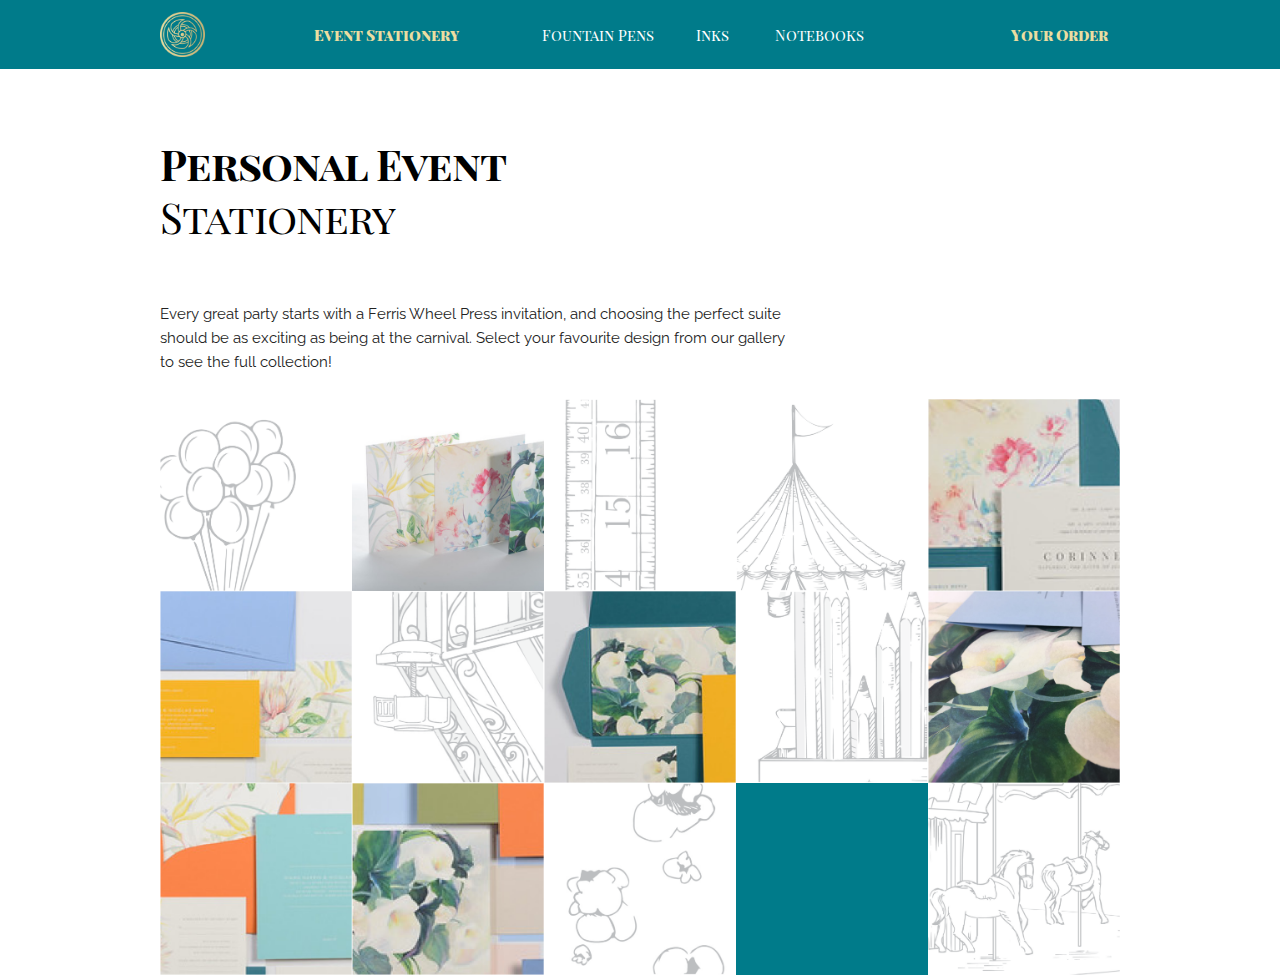
==== personal-event-stationery/index.html @ 9459813e "Added new style banners and refactored top and bottom rows to use nth/first/last" ====
<!DOCTYPE html>
<html lang="en">
<head>

  <!-- Basic Page Needs -->
  <meta charset="utf-8">
  <title>FWP 2017</title>
  <meta name="description" content="">
  <meta name="author" content="">

  <!-- Mobile Specific Metas -->
  <meta name="viewport" content="width=device-width, initial-scale=1">

  <!-- fonts -->
  <link href="//fonts.googleapis.com/css?family=Belleza|Raleway:400,300,600|Playfair+Display+SC" rel="stylesheet" type="text/css">

  <!-- CSS -->
  <link rel="stylesheet" href="/css/normalize.css">
  <link rel="stylesheet" href="/css/skeleton.css">
  <link rel="stylesheet" href="/css/common.css">
  <link rel="stylesheet" href="/css/pages/stationery-grid.css">

  <!-- Favicon -->
  <link rel="icon" type="image/png" href="/images/favicon.png">

</head>
<body>

  <!-- Navbar -->
  <div class="nav">
    <div class="container">
      <div class="row">
        <div class="two columns">
          <a href="/">
            <div class="logo">
              <img src="/images/logo-spinner.png">
            </div>
          </a>
        </div>
        <div class="three columns active">
          <a href="/personal-event-stationery">Event Stationery</a>
        </div>
        <div class="two columns">
          <a href="/stationery-products/fountain-pens">Fountain Pens</a>
        </div>
        <div class="one column">
          <a href="/stationery-products/inks">Inks</a>
        </div>
        <div class="two columns">
          <a href="/stationery-products/notebooks">Notebooks</a>
        </div>
        <div class="active three columns">
          Your Order
        </div>
      </div>
    </div>
  </div>

  <!-- Primary Page Layout -->
  <div class="hero section">
    <div class="container">
      <div class="top row">
        <div class="five columns title">
          <h2><b>Personal Event</b> Stationery</h2>
        </div>
      </div>
      <div class="row">
        <div class="eight columns">
          <p>Every great party starts with a Ferris Wheel Press invitation, and choosing the perfect suite should be as exciting as being at the carnival. Select your favourite design from our gallery to see the full collection!</p>
        </div>
      </div>
      <div class="row">
        <div class="two columns square" style="background-image: url('/images/pages/grids/stationery/0.png')">
        </div>
        <a href="painterly-petals-collection">
          <div class="two columns square" style="background-image: url('/images/pages/grids/stationery/c0.png')">
          </div>
        </a>
        <div class="two columns square" style="background-image: url('/images/pages/grids/stationery/1.png')">
        </div>
        <div class="two columns square" style="background-image: url('/images/pages/grids/stationery/2.png')">
        </div>
        <div class="two columns square" style="background-image: url('/images/pages/grids/stationery/c1.png')">
        </div>
      </div>
      <div class="row">
        <div class="two columns square" style="background-image: url('/images/pages/grids/stationery/c2.png')">
        </div>
        <div class="two columns square" style="background-image: url('/images/pages/grids/stationery/3.png')">
        </div>
        <div class="two columns square" style="background-image: url('/images/pages/grids/stationery/c3.png')">
        </div>
        <div class="two columns square" style="background-image: url('/images/pages/grids/stationery/4.png')">
        </div>
        <div class="two columns square" style="background-image: url('/images/pages/grids/stationery/c4.png')">
        </div>
      </div>
      <div class="row">
        <div class="two columns square" style="background-image: url('/images/pages/grids/stationery/c5.png')">
        </div>
        <div class="two columns square" style="background-image: url('/images/pages/grids/stationery/c6.png')">
        </div>
        <div class="two columns square" style="background-image: url('/images/pages/grids/stationery/5.png')">
        </div>
        <div class="two columns square" style="background-image: url('/images/pages/grids/stationery/c7.png')">
        </div>
        <div class="two columns square" style="background-image: url('/images/pages/grids/stationery/6.png')">
        </div>
      </div>
    </div>
  </div>

</body>
</html>
---- css/skeleton.css ----
/*
* Skeleton V2.0.4
* Copyright 2014, Dave Gamache
* www.getskeleton.com
* Free to use under the MIT license.
* http://www.opensource.org/licenses/mit-license.php
* 12/29/2014
*/


/* Table of contents
––––––––––––––––––––––––––––––––––––––––––––––––––
- Grid
- Base Styles
- Typography
- Links
- Buttons
- Forms
- Lists
- Code
- Tables
- Spacing
- Utilities
- Clearing
- Media Queries
*/


/* Grid
–––––––––––––––––––––––––––––––––––––––––––––––––– */
.container {
  position: relative;
  width: 100%;
  max-width: 960px;
  margin: 0 auto;
  padding: 0 20px;
  box-sizing: border-box; }
.column,
.columns {
  width: 100%;
  float: left;
  box-sizing: border-box; }

/* For devices larger than 400px */
@media (min-width: 400px) {
  .container {
    width: 85%;
    padding: 0; }
}

/* For devices larger than 550px */
@media (min-width: 550px) {
  .container {
    width: 80%; }
  .column,
  .columns {
    margin-left: 4%; }
  .column:first-child,
  .columns:first-child {
    margin-left: 0; }

  .one.column,
  .one.columns                    { width: 4.66666666667%; }
  .two.columns                    { width: 13.3333333333%; }
  .three.columns                  { width: 22%;            }
  .four.columns                   { width: 30.6666666667%; }
  .five.columns                   { width: 39.3333333333%; }
  .six.columns                    { width: 48%;            }
  .seven.columns                  { width: 56.6666666667%; }
  .eight.columns                  { width: 65.3333333333%; }
  .nine.columns                   { width: 74.0%;          }
  .ten.columns                    { width: 82.6666666667%; }
  .eleven.columns                 { width: 91.3333333333%; }
  .twelve.columns                 { width: 100%; margin-left: 0; }

  .one-third.column               { width: 30.6666666667%; }
  .two-thirds.column              { width: 65.3333333333%; }

  .one-half.column                { width: 48%; }

  /* Offsets */
  .offset-by-one.column,
  .offset-by-one.columns          { margin-left: 8.66666666667%; }
  .offset-by-two.column,
  .offset-by-two.columns          { margin-left: 17.3333333333%; }
  .offset-by-three.column,
  .offset-by-three.columns        { margin-left: 26%;            }
  .offset-by-four.column,
  .offset-by-four.columns         { margin-left: 34.6666666667%; }
  .offset-by-five.column,
  .offset-by-five.columns         { margin-left: 43.3333333333%; }
  .offset-by-six.column,
  .offset-by-six.columns          { margin-left: 52%;            }
  .offset-by-seven.column,
  .offset-by-seven.columns        { margin-left: 60.6666666667%; }
  .offset-by-eight.column,
  .offset-by-eight.columns        { margin-left: 69.3333333333%; }
  .offset-by-nine.column,
  .offset-by-nine.columns         { margin-left: 78.0%;          }
  .offset-by-ten.column,
  .offset-by-ten.columns          { margin-left: 86.6666666667%; }
  .offset-by-eleven.column,
  .offset-by-eleven.columns       { margin-left: 95.3333333333%; }

  .offset-by-one-third.column,
  .offset-by-one-third.columns    { margin-left: 34.6666666667%; }
  .offset-by-two-thirds.column,
  .offset-by-two-thirds.columns   { margin-left: 69.3333333333%; }

  .offset-by-one-half.column,
  .offset-by-one-half.columns     { margin-left: 52%; }

}


/* Base Styles
–––––––––––––––––––––––––––––––––––––––––––––––––– */
/* NOTE
html is set to 62.5% so that all the REM measurements throughout Skeleton
are based on 10px sizing. So basically 1.5rem = 15px :) */
html {
  font-size: 62.5%; }
body {
  font-size: 1.5em; /* currently ems cause chrome bug misinterpreting rems on body element */
  line-height: 1.6;
  font-weight: 400;
  font-family: "Raleway", "HelveticaNeue", "Helvetica Neue", Helvetica, Arial, sans-serif;
  color: #222; }


/* Typography
–––––––––––––––––––––––––––––––––––––––––––––––––– */
h1, h2, h3, h4, h5, h6 {
  margin-top: 0;
  margin-bottom: 2rem;
  font-weight: 300; }
h1 { font-size: 4.0rem; line-height: 1.2;  letter-spacing: -.1rem;}
h2 { font-size: 3.6rem; line-height: 1.25; letter-spacing: -.1rem; }
h3 { font-size: 3.0rem; line-height: 1.3;  letter-spacing: -.1rem; }
h4 { font-size: 2.4rem; line-height: 1.35; letter-spacing: -.08rem; }
h5 { font-size: 1.8rem; line-height: 1.5;  letter-spacing: -.05rem; }
h6 { font-size: 1.5rem; line-height: 1.6;  letter-spacing: 0; }

/* Larger than phablet */
@media (min-width: 550px) {
  h1 { font-size: 5.0rem; }
  h2 { font-size: 4.2rem; }
  h3 { font-size: 3.6rem; }
  h4 { font-size: 3.0rem; }
  h5 { font-size: 2.4rem; }
  h6 { font-size: 1.5rem; }
}

p {
  margin-top: 0; }


/* Links
–––––––––––––––––––––––––––––––––––––––––––––––––– */
a {
  color: #1EAEDB; }
a:hover {
  color: #0FA0CE; }


/* Buttons
–––––––––––––––––––––––––––––––––––––––––––––––––– */
.button,
button,
input[type="submit"],
input[type="reset"],
input[type="button"] {
  display: inline-block;
  height: 38px;
  padding: 0 30px;
  color: #555;
  text-align: center;
  font-size: 11px;
  font-weight: 600;
  line-height: 38px;
  letter-spacing: .1rem;
  text-transform: uppercase;
  text-decoration: none;
  white-space: nowrap;
  background-color: transparent;
  border-radius: 4px;
  border: 1px solid #bbb;
  cursor: pointer;
  box-sizing: border-box; }
.button:hover,
button:hover,
input[type="submit"]:hover,
input[type="reset"]:hover,
input[type="button"]:hover,
.button:focus,
button:focus,
input[type="submit"]:focus,
input[type="reset"]:focus,
input[type="button"]:focus {
  color: #333;
  border-color: #888;
  outline: 0; }
.button.button-primary,
button.button-primary,
input[type="submit"].button-primary,
input[type="reset"].button-primary,
input[type="button"].button-primary {
  color: #FFF;
  background-color: #33C3F0;
  border-color: #33C3F0; }
.button.button-primary:hover,
button.button-primary:hover,
input[type="submit"].button-primary:hover,
input[type="reset"].button-primary:hover,
input[type="button"].button-primary:hover,
.button.button-primary:focus,
button.button-primary:focus,
input[type="submit"].button-primary:focus,
input[type="reset"].button-primary:focus,
input[type="button"].button-primary:focus {
  color: #FFF;
  background-color: #1EAEDB;
  border-color: #1EAEDB; }


/* Forms
–––––––––––––––––––––––––––––––––––––––––––––––––– */
input[type="email"],
input[type="number"],
input[type="search"],
input[type="text"],
input[type="tel"],
input[type="url"],
input[type="password"],
textarea,
select {
  height: 38px;
  padding: 6px 10px; /* The 6px vertically centers text on FF, ignored by Webkit */
  background-color: #fff;
  border: 1px solid #D1D1D1;
  border-radius: 4px;
  box-shadow: none;
  box-sizing: border-box; }
/* Removes awkward default styles on some inputs for iOS */
input[type="email"],
input[type="number"],
input[type="search"],
input[type="text"],
input[type="tel"],
input[type="url"],
input[type="password"],
textarea {
  -webkit-appearance: none;
     -moz-appearance: none;
          appearance: none; }
textarea {
  min-height: 65px;
  padding-top: 6px;
  padding-bottom: 6px; }
input[type="email"]:focus,
input[type="number"]:focus,
input[type="search"]:focus,
input[type="text"]:focus,
input[type="tel"]:focus,
input[type="url"]:focus,
input[type="password"]:focus,
textarea:focus,
select:focus {
  border: 1px solid #33C3F0;
  outline: 0; }
label,
legend {
  display: block;
  margin-bottom: .5rem;
  font-weight: 600; }
fieldset {
  padding: 0;
  border-width: 0; }
input[type="checkbox"],
input[type="radio"] {
  display: inline; }
label > .label-body {
  display: inline-block;
  margin-left: .5rem;
  font-weight: normal; }


/* Lists
–––––––––––––––––––––––––––––––––––––––––––––––––– */
ul {
  list-style: circle inside; }
ol {
  list-style: decimal inside; }
ol, ul {
  padding-left: 0;
  margin-top: 0; }
ul ul,
ul ol,
ol ol,
ol ul {
  margin: 1.5rem 0 1.5rem 3rem;
  font-size: 90%; }
li {
  margin-bottom: 1rem; }


/* Code
–––––––––––––––––––––––––––––––––––––––––––––––––– */
code {
  padding: .2rem .5rem;
  margin: 0 .2rem;
  font-size: 90%;
  white-space: nowrap;
  background: #F1F1F1;
  border: 1px solid #E1E1E1;
  border-radius: 4px; }
pre > code {
  display: block;
  padding: 1rem 1.5rem;
  white-space: pre; }


/* Tables
–––––––––––––––––––––––––––––––––––––––––––––––––– */
th,
td {
  padding: 12px 15px;
  text-align: left;
  border-bottom: 1px solid #E1E1E1; }
th:first-child,
td:first-child {
  padding-left: 0; }
th:last-child,
td:last-child {
  padding-right: 0; }


/* Spacing
–––––––––––––––––––––––––––––––––––––––––––––––––– */
button,
.button {
  margin-bottom: 1rem; }
input,
textarea,
select,
fieldset {
  margin-bottom: 1.5rem; }
pre,
blockquote,
dl,
figure,
table,
p,
ul,
ol,
form {
  margin-bottom: 2.5rem; }


/* Utilities
–––––––––––––––––––––––––––––––––––––––––––––––––– */
.u-full-width {
  width: 100%;
  box-sizing: border-box; }
.u-max-full-width {
  max-width: 100%;
  box-sizing: border-box; }
.u-pull-right {
  float: right; }
.u-pull-left {
  float: left; }


/* Misc
–––––––––––––––––––––––––––––––––––––––––––––––––– */
hr {
  margin-top: 3rem;
  margin-bottom: 3.5rem;
  border-width: 0;
  border-top: 1px solid #E1E1E1; }


/* Clearing
–––––––––––––––––––––––––––––––––––––––––––––––––– */

/* Self Clearing Goodness */
.container:after,
.row:after,
.u-cf {
  content: "";
  display: table;
  clear: both; }


/* Media Queries
–––––––––––––––––––––––––––––––––––––––––––––––––– */
/*
Note: The best way to structure the use of media queries is to create the queries
near the relevant code. For example, if you wanted to change the styles for buttons
on small devices, paste the mobile query code up in the buttons section and style it
there.
*/


/* Larger than mobile */
@media (min-width: 400px) {}

/* Larger than phablet (also point when grid becomes active) */
@media (min-width: 550px) {}

/* Larger than tablet */
@media (min-width: 750px) {}

/* Larger than desktop */
@media (min-width: 1000px) {}

/* Larger than Desktop HD */
@media (min-width: 1200px) {}
---- css/common.css ----
/* Global
–––––––––––––––––––––––––––––––––––––––––––––––––– */
body {
  overflow-x: hidden;
}

/* Navbar
–––––––––––––––––––––––––––––––––––––––––––––––––– */
.nav {
  width: 100vw;
  padding: 1.2rem 0;
  background-color: #007B8A;
  z-index: 100;
  font-family: "Playfair Display SC", serif;
}
.nav,
.nav a {
  color: #FFF;
  font-family: "Playfair Display SC", serif;
  text-decoration: none;
}

.nav .row .columns:last-child,
.nav .row .column:last-child {
  margin-top: 2rem;
  padding-right: 1.2rem;
}
.nav .row .columns.active,
.nav .row .columns.active a,
.nav .row .column.active a,
.nav a:hover {
  color: #EBDDA1;
  font-weight: 900;
}
@media (min-width: 550px) {
  .nav .row {
    display: flex;
    align-items: center;
  }
  .nav .row .columns:last-child,
  .nav .row .column:last-child {
    margin-top: 0;
    text-align: right;
  }
}

.logo {
  width: 45px;
  height: 45px;
  margin-bottom: 2rem;
  background-image: url('/images/logo-frame.png');
  background-size: cover;
}

.logo img {
  margin: 7.35px;
  width: 30px;
  height: 30px;
  -webkit-transition: -webkit-transform .8s ease-out;
          transition:         transform .8s ease-out;
}
.logo img:hover {
  -webkit-transform: rotate(360deg);
          transform: rotate(360deg);
}
@media (min-width: 550px) {
  .logo {
    margin-bottom: 0;
  }
}

/* Sections
–––––––––––––––––––––––––––––––––––––––––––––––––– */
.section {
  height: 600px;
  padding: 4rem 0;
  background-repeat: no-repeat;
}
.section h1,
.section h2,
.section h3,
.section h4 {
  font-family: "Playfair Display SC", serif;
}
.section .title {
  color: #c8b475;
}
.hero.section {
  height: 400px;
}
.hero.section .title {
  color: #000;
}
.section .banner {
  font-size: 3rem;
  margin: 0 0 2rem 2rem;
}

@media (min-width: 550px) {
  .section {
    position: relative;
    height: 700px;
  }
  .hero.section {
    height: 80vh;
  }
  div:not(.nav) .container .row:first-child {
    display: flex;
    align-items: center;
    margin-bottom: 3rem;
    margin-top: 20px;
  }
  .container .row:first-child .title {
    padding: 1vh 0;
    border-bottom: 1px solid #c8b475;
    border-top: 1px solid #c8b475;
  }
  .hero.section .container .row:first-child .title {
    border-width: 0;
  }
  .container .row:first-child .title h3 {
    margin-bottom: 1.5rem;
    margin-top: 0.5rem;
  }
  .container .row:first-child p:last-child {
    margin-bottom: 0;
  }
  .section .banner {
    position: absolute;
    left: -5%;
    top: 5%;
    padding: 0 30px 0 19%;
    background-color: rgba(255, 255, 255, 0.9);
    background-clip: padding-box;
    border: 30px solid black;
    border-image: url('/images/pages/products/gold-border.svg') 30% 14% stretch;
  }
  .section .banner.transparent {
    border-image-source: url('/images/pages/products/gold-border-transparent.svg');
    background-color: rgba(255, 255, 255, 0);
  }
}

/* Utilities
–––––––––––––––––––––––––––––––––––––––––––––––––– */
.u-center-text {
  text-align: center;
}
.u-right-text {
  text-align: right;
}
.dot-row {
  display: flex;
  align-items: center;
  margin-bottom: 1rem;
}
.dot {
  width: 1rem;
  height: 1rem;
  margin-right: 1rem;
  border-radius: 0.5rem;
  background-color: #000;
}

@media (min-width: 550px) {
  .dot-row {
    margin-bottom: 0;
  }
}

/* Font Styles
–––––––––––––––––––––––––––––––––––––––––––––––––– */
.uppercased {
  text-transform: uppercase;
}
.option-item {
  font-family: "Belleza", sans-serif;
  font-size: 1.5rem;
  letter-spacing: 0.1rem;
}
.accented {
  color: #c8b475;
}
.clickable {
  cursor: pointer;
}

/* Misc
–––––––––––––––––––––––––––––––––––––––––––––––––– */
.debug {
  background-color: red;
}
---- css/pages/stationery-grid.css ----
/* Elements
–––––––––––––––––––––––––––––––––––––––––––––––––– */
.square {
  margin-left: 0;
  width: 50% !important;
  height: 0;
  padding-bottom: 50%;
  background-color: #007B8A;
  background-size: cover;
}
@media (min-width: 550px) {
  .square {
    width: 20% !important;
    padding-bottom: 20%;
  }
}
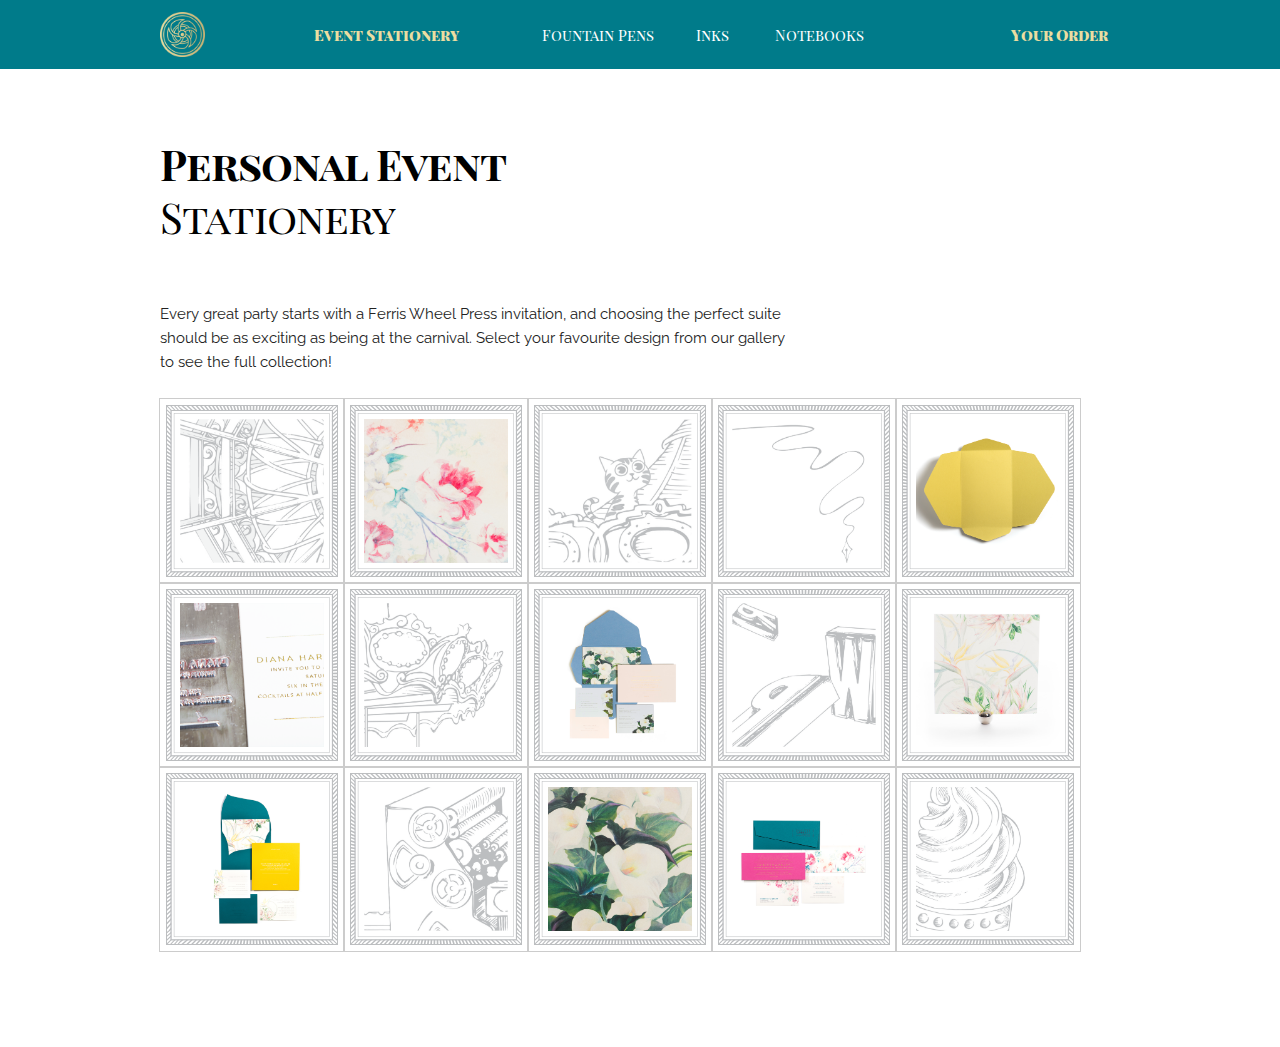
==== commit 1ac4b304: "Completed stationery grid with border overlay" ====
--- a/personal-event-stationery/index.html
+++ b/personal-event-stationery/index.html
@@ -59,7 +59,7 @@
   <!-- Primary Page Layout -->
   <div class="hero section">
     <div class="container">
-      <div class="top row">
+      <div class="row">
         <div class="five columns title">
           <h2><b>Personal Event</b> Stationery</h2>
         </div>
@@ -70,41 +70,41 @@
         </div>
       </div>
       <div class="row">
-        <div class="two columns square" style="background-image: url('/images/pages/grids/stationery/0.png')">
+        <div class="two columns square" style="background-image: url('/images/pages/grids/event-stationery/ES1.png')">
         </div>
         <a href="painterly-petals-collection">
-          <div class="two columns square" style="background-image: url('/images/pages/grids/stationery/c0.png')">
+          <div class="two columns square" style="background-image: url('/images/pages/grids/event-stationery/ES2.png')">
           </div>
         </a>
-        <div class="two columns square" style="background-image: url('/images/pages/grids/stationery/1.png')">
+        <div class="two columns square" style="background-image: url('/images/pages/grids/event-stationery/ES3.png')">
         </div>
-        <div class="two columns square" style="background-image: url('/images/pages/grids/stationery/2.png')">
+        <div class="two columns square" style="background-image: url('/images/pages/grids/event-stationery/ES4.png')">
         </div>
-        <div class="two columns square" style="background-image: url('/images/pages/grids/stationery/c1.png')">
+        <div class="two columns square" style="background-image: url('/images/pages/grids/event-stationery/ES5.png')">
         </div>
       </div>
       <div class="row">
-        <div class="two columns square" style="background-image: url('/images/pages/grids/stationery/c2.png')">
+        <div class="two columns square" style="background-image: url('/images/pages/grids/event-stationery/ES6.png')">
         </div>
-        <div class="two columns square" style="background-image: url('/images/pages/grids/stationery/3.png')">
+        <div class="two columns square" style="background-image: url('/images/pages/grids/event-stationery/ES7.png')">
         </div>
-        <div class="two columns square" style="background-image: url('/images/pages/grids/stationery/c3.png')">
+        <div class="two columns square" style="background-image: url('/images/pages/grids/event-stationery/ES8.png')">
         </div>
-        <div class="two columns square" style="background-image: url('/images/pages/grids/stationery/4.png')">
+        <div class="two columns square" style="background-image: url('/images/pages/grids/event-stationery/ES9.png')">
         </div>
-        <div class="two columns square" style="background-image: url('/images/pages/grids/stationery/c4.png')">
+        <div class="two columns square" style="background-image: url('/images/pages/grids/event-stationery/ES10.png')">
         </div>
       </div>
       <div class="row">
-        <div class="two columns square" style="background-image: url('/images/pages/grids/stationery/c5.png')">
+        <div class="two columns square" style="background-image: url('/images/pages/grids/event-stationery/ES11.png')">
         </div>
-        <div class="two columns square" style="background-image: url('/images/pages/grids/stationery/c6.png')">
+        <div class="two columns square" style="background-image: url('/images/pages/grids/event-stationery/ES12.png')">
         </div>
-        <div class="two columns square" style="background-image: url('/images/pages/grids/stationery/5.png')">
+        <div class="two columns square" style="background-image: url('/images/pages/grids/event-stationery/ES13.png')">
         </div>
-        <div class="two columns square" style="background-image: url('/images/pages/grids/stationery/c7.png')">
+        <div class="two columns square" style="background-image: url('/images/pages/grids/event-stationery/ES14.png')">
         </div>
-        <div class="two columns square" style="background-image: url('/images/pages/grids/stationery/6.png')">
+        <div class="two columns square" style="background-image: url('/images/pages/grids/event-stationery/ES15.png')">
         </div>
       </div>
     </div>
--- a/css/common.css
+++ b/css/common.css
@@ -127,7 +127,7 @@
   }
   .section .banner {
     position: absolute;
-    left: -5%;
+    left: -6%;
     top: 5%;
     padding: 0 30px 0 19%;
     background-color: rgba(255, 255, 255, 0.9);
--- a/css/pages/stationery-grid.css
+++ b/css/pages/stationery-grid.css
@@ -5,12 +5,20 @@
   width: 50% !important;
   height: 0;
   padding-bottom: 50%;
-  background-color: #007B8A;
   background-size: cover;
+  background-clip: padding-box;
+  box-sizing: content-box;
+  border: 20px solid rgba(255, 255, 255, 0);
+  border-image: url('/images/grid-frame.svg') 15% 15% stretch;
+  outline: 1px #CCC solid;
 }
 @media (min-width: 550px) {
   .square {
-    width: 20% !important;
-    padding-bottom: 20%;
+    width: 15% !important;
+    padding-bottom: 15%;
   }
 }
+
+.hero.section .container .row:last-child {
+  margin-bottom: 10%;
+}
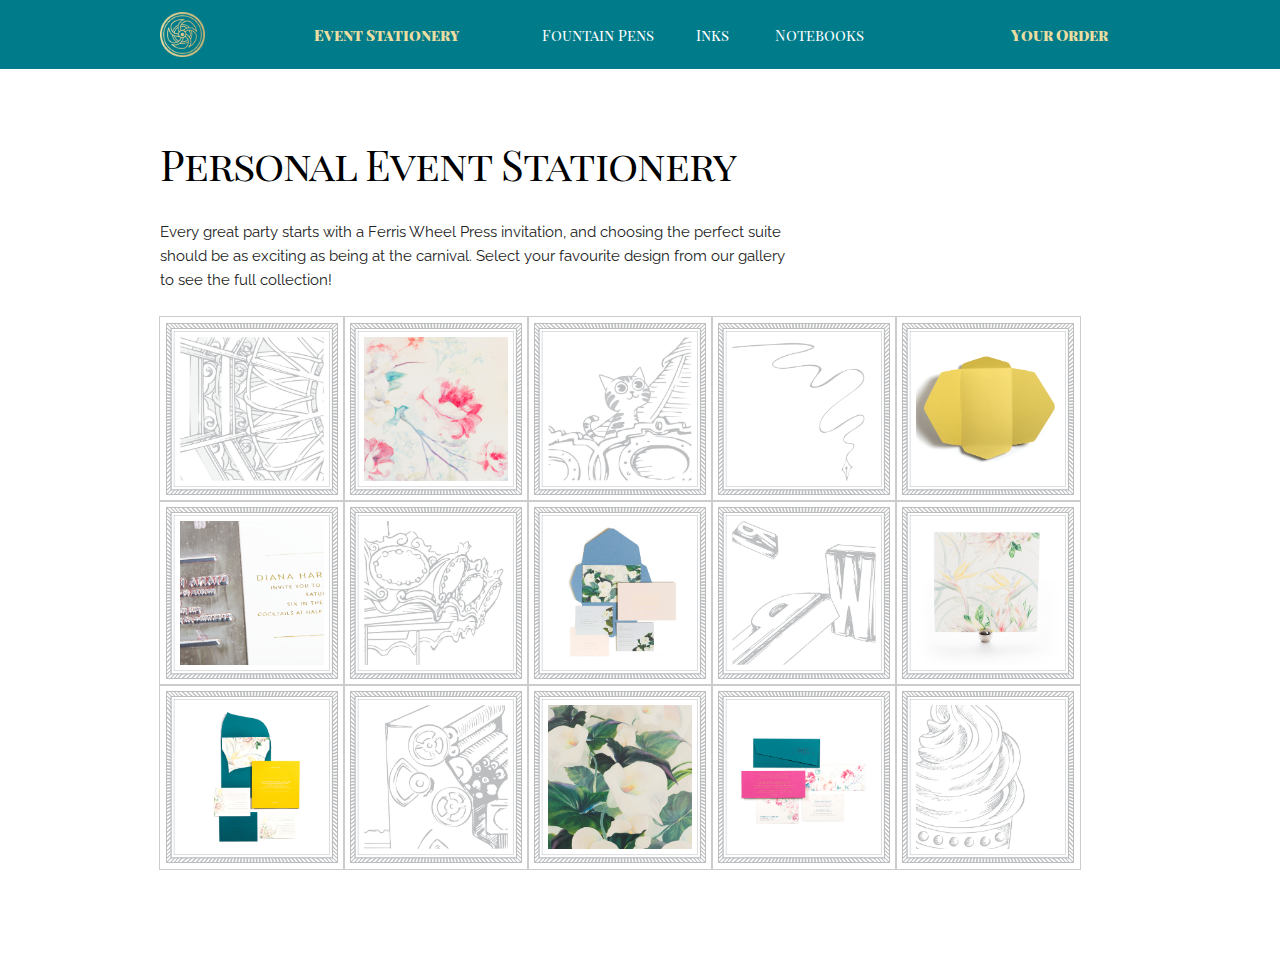
==== commit 73fbcc98: "Hiding extra square on mobile, copy changes, and margins" ====
--- a/personal-event-stationery/index.html
+++ b/personal-event-stationery/index.html
@@ -60,8 +60,8 @@
   <div class="hero section">
     <div class="container">
       <div class="row">
-        <div class="five columns title">
-          <h2><b>Personal Event</b> Stationery</h2>
+        <div class="twelve columns title">
+          <h2>Personal Event Stationery</h2>
         </div>
       </div>
       <div class="row">
@@ -70,7 +70,7 @@
         </div>
       </div>
       <div class="row">
-        <div class="two columns square" style="background-image: url('/images/pages/grids/event-stationery/ES1.png')">
+        <div class="two columns square mobile-hidden" style="background-image: url('/images/pages/grids/event-stationery/ES1.png')">
         </div>
         <a href="painterly-petals-collection">
           <div class="two columns square" style="background-image: url('/images/pages/grids/event-stationery/ES2.png')">
@@ -80,30 +80,40 @@
         </div>
         <div class="two columns square" style="background-image: url('/images/pages/grids/event-stationery/ES4.png')">
         </div>
-        <div class="two columns square" style="background-image: url('/images/pages/grids/event-stationery/ES5.png')">
-        </div>
-      </div>
-      <div class="row">
-        <div class="two columns square" style="background-image: url('/images/pages/grids/event-stationery/ES6.png')">
-        </div>
+        <a href="painterly-petals-collection#shapes">
+          <div class="two columns square" style="background-image: url('/images/pages/grids/event-stationery/ES5.png')">
+          </div>
+        </a>
+        <a href="painterly-petals-collection#printing">
+          <div class="two columns square" style="background-image: url('/images/pages/grids/event-stationery/ES6.png')">
+          </div>
+        </a>
         <div class="two columns square" style="background-image: url('/images/pages/grids/event-stationery/ES7.png')">
         </div>
-        <div class="two columns square" style="background-image: url('/images/pages/grids/event-stationery/ES8.png')">
-        </div>
+        <a href="painterly-petals-collection#designs">
+          <div class="two columns square" style="background-image: url('/images/pages/grids/event-stationery/ES8.png')">
+          </div>
+        </a>
         <div class="two columns square" style="background-image: url('/images/pages/grids/event-stationery/ES9.png')">
         </div>
-        <div class="two columns square" style="background-image: url('/images/pages/grids/event-stationery/ES10.png')">
-        </div>
-      </div>
-      <div class="row">
-        <div class="two columns square" style="background-image: url('/images/pages/grids/event-stationery/ES11.png')">
-        </div>
+        <a href="painterly-petals-collection#prix-fixe">
+          <div class="two columns square" style="background-image: url('/images/pages/grids/event-stationery/ES10.png')">
+          </div>
+        </a>
+        <a href="painterly-petals-collection#hand">
+          <div class="two columns square" style="background-image: url('/images/pages/grids/event-stationery/ES11.png')">
+          </div>
+        </a>
         <div class="two columns square" style="background-image: url('/images/pages/grids/event-stationery/ES12.png')">
         </div>
-        <div class="two columns square" style="background-image: url('/images/pages/grids/event-stationery/ES13.png')">
-        </div>
-        <div class="two columns square" style="background-image: url('/images/pages/grids/event-stationery/ES14.png')">
-        </div>
+        <a href="painterly-petals-collection">
+          <div class="two columns square" style="background-image: url('/images/pages/grids/event-stationery/ES13.png')">
+          </div>
+        </a>
+        <a href="painterly-petals-collection#colours">
+          <div class="two columns square" style="background-image: url('/images/pages/grids/event-stationery/ES14.png')">
+          </div>
+        </a>
         <div class="two columns square" style="background-image: url('/images/pages/grids/event-stationery/ES15.png')">
         </div>
       </div>
--- a/css/common.css
+++ b/css/common.css
@@ -168,6 +168,16 @@
   }
 }
 
+.action {
+  display: inline;
+  font-size: 1.1rem !important;
+  padding: 12px 50px;
+  background-image: url('/images/button.svg');
+  background-repeat: no-repeat;
+  background-size: 100% 100%;
+  background-position: 50% 50%;
+}
+
 /* Font Styles
 –––––––––––––––––––––––––––––––––––––––––––––––––– */
 .uppercased {
--- a/css/pages/stationery-grid.css
+++ b/css/pages/stationery-grid.css
@@ -1,14 +1,14 @@
-/* Elements
-–––––––––––––––––––––––––––––––––––––––––––––––––– */
+
+/* Elements */
 .square {
   margin-left: 0;
-  width: 50% !important;
+  width: 37% !important;
   height: 0;
-  padding-bottom: 50%;
+  padding-bottom: 37%;
   background-size: cover;
   background-clip: padding-box;
   box-sizing: content-box;
-  border: 20px solid rgba(255, 255, 255, 0);
+  border: 20px solid;
   border-image: url('/images/grid-frame.svg') 15% 15% stretch;
   outline: 1px #CCC solid;
 }
@@ -17,8 +17,21 @@
     width: 15% !important;
     padding-bottom: 15%;
   }
+
+  .mobile-hidden {
+    display: block !important;
+  }
+}
+
+.hero.section .container .row:first-child {
+  margin-bottom: 0;
 }
 
 .hero.section .container .row:last-child {
   margin-bottom: 10%;
 }
+
+/* Hide last placeholder square on mobile */
+.mobile-hidden {
+  display: none;
+}
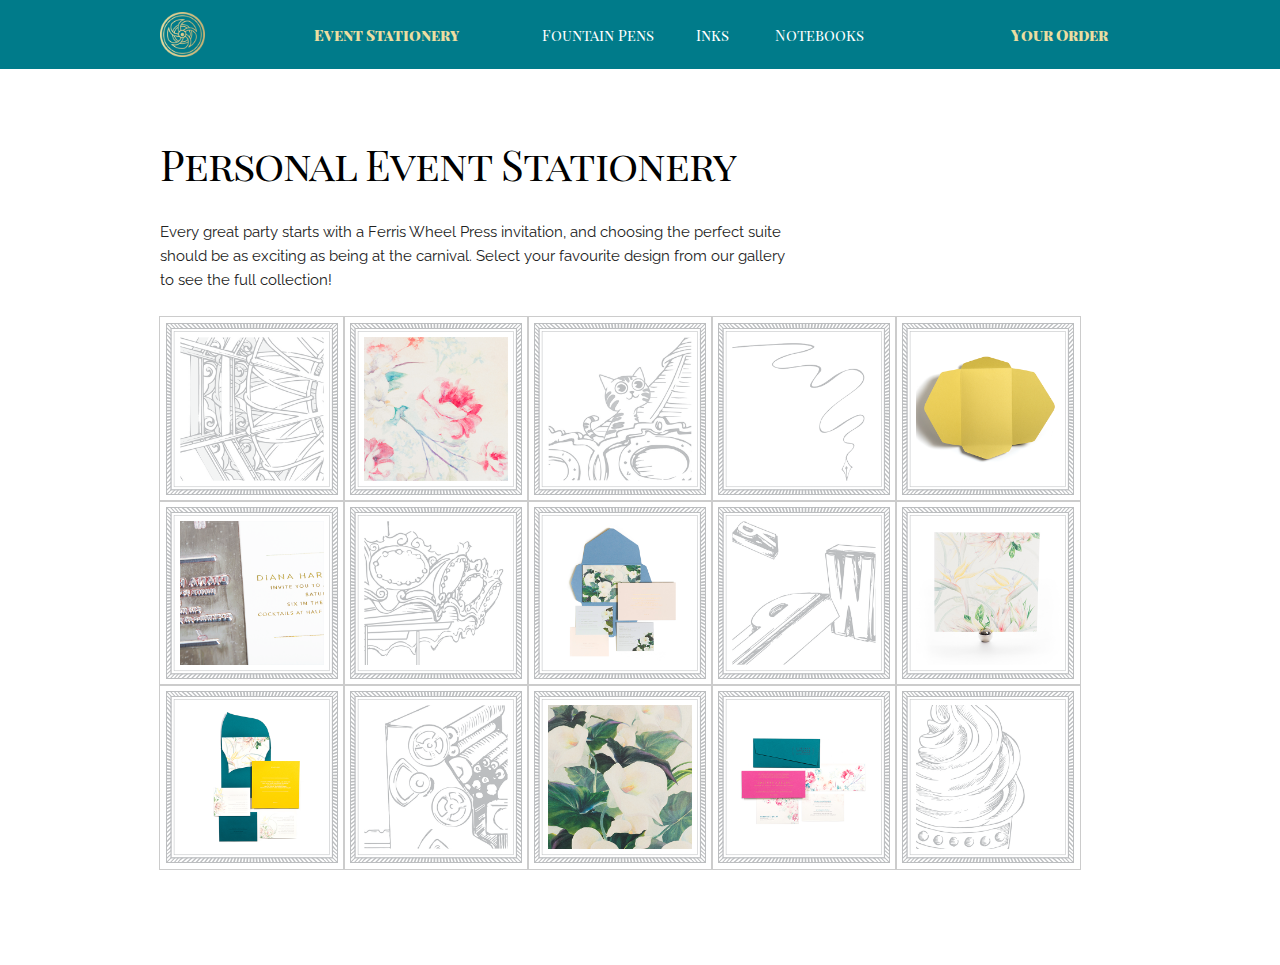
==== commit 46606845: "Updated header info" ====
--- a/personal-event-stationery/index.html
+++ b/personal-event-stationery/index.html
@@ -4,9 +4,9 @@
 
   <!-- Basic Page Needs -->
   <meta charset="utf-8">
-  <title>FWP 2017</title>
-  <meta name="description" content="">
-  <meta name="author" content="">
+  <title>Ferris Wheel Press - The Makers of Iconic Stationery©</title>
+  <meta name="description" content="A heritage stationery company specializing in event stationery and lifestyle products.">
+  <meta name="author" content="Ferris Wheel Press">
 
   <!-- Mobile Specific Metas -->
   <meta name="viewport" content="width=device-width, initial-scale=1">
@@ -50,7 +50,7 @@
           <a href="/stationery-products/notebooks">Notebooks</a>
         </div>
         <div class="active three columns">
-          Your Order
+          <a href="https://shop.ferriswheelpress.com/cart">Your Order</a>
         </div>
       </div>
     </div>
--- a/css/common.css
+++ b/css/common.css
@@ -178,6 +178,14 @@
   background-position: 50% 50%;
 }
 
+.dropdown {
+  padding-right: 20px;
+  background-image: url('/images/arrow.svg');
+  background-repeat: no-repeat;
+  background-size: 10px;
+  background-position: 100% 50%;
+}
+
 /* Font Styles
 –––––––––––––––––––––––––––––––––––––––––––––––––– */
 .uppercased {
@@ -194,6 +202,9 @@
 .clickable {
   cursor: pointer;
 }
+a {
+  text-decoration: none !important;
+}
 
 /* Misc
 –––––––––––––––––––––––––––––––––––––––––––––––––– */
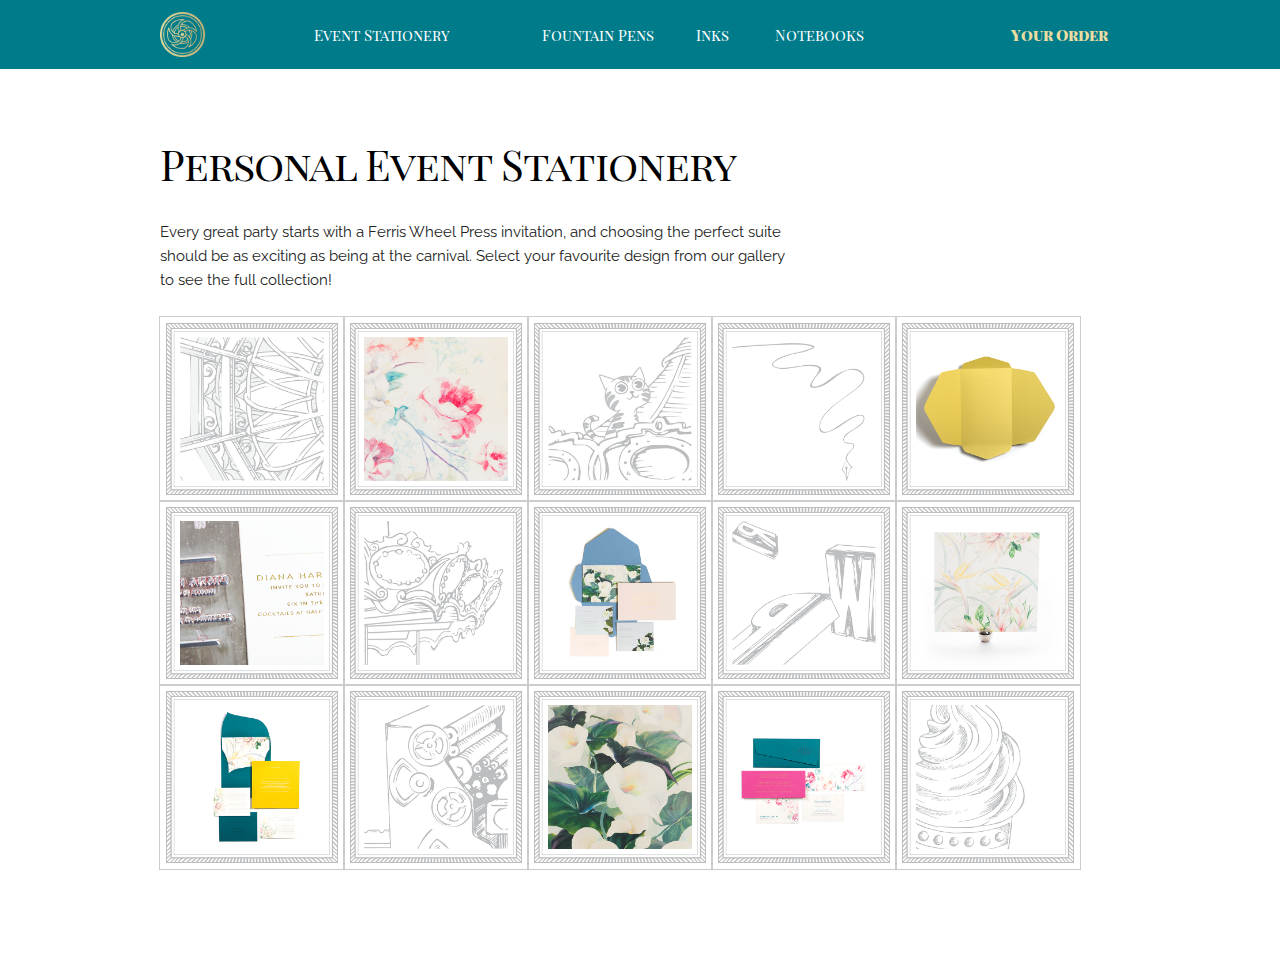
==== commit 66af8993: "Copy changes as per client request from Raymond (12/12/17 Website Edits)" ====
--- a/personal-event-stationery/index.html
+++ b/personal-event-stationery/index.html
@@ -37,7 +37,7 @@
             </div>
           </a>
         </div>
-        <div class="three columns active">
+        <div class="three columns">
           <a href="/personal-event-stationery">Event Stationery</a>
         </div>
         <div class="two columns">
@@ -80,27 +80,27 @@
         </div>
         <div class="two columns square" style="background-image: url('/images/pages/grids/event-stationery/ES4.png')">
         </div>
-        <a href="painterly-petals-collection#shapes">
+        <a href="painterly-petals-collection">
           <div class="two columns square" style="background-image: url('/images/pages/grids/event-stationery/ES5.png')">
           </div>
         </a>
-        <a href="painterly-petals-collection#printing">
+        <a href="painterly-petals-collection">
           <div class="two columns square" style="background-image: url('/images/pages/grids/event-stationery/ES6.png')">
           </div>
         </a>
         <div class="two columns square" style="background-image: url('/images/pages/grids/event-stationery/ES7.png')">
         </div>
-        <a href="painterly-petals-collection#designs">
+        <a href="painterly-petals-collection">
           <div class="two columns square" style="background-image: url('/images/pages/grids/event-stationery/ES8.png')">
           </div>
         </a>
         <div class="two columns square" style="background-image: url('/images/pages/grids/event-stationery/ES9.png')">
         </div>
-        <a href="painterly-petals-collection#prix-fixe">
+        <a href="painterly-petals-collection">
           <div class="two columns square" style="background-image: url('/images/pages/grids/event-stationery/ES10.png')">
           </div>
         </a>
-        <a href="painterly-petals-collection#hand">
+        <a href="painterly-petals-collection">
           <div class="two columns square" style="background-image: url('/images/pages/grids/event-stationery/ES11.png')">
           </div>
         </a>
@@ -110,7 +110,7 @@
           <div class="two columns square" style="background-image: url('/images/pages/grids/event-stationery/ES13.png')">
           </div>
         </a>
-        <a href="painterly-petals-collection#colours">
+        <a href="painterly-petals-collection">
           <div class="two columns square" style="background-image: url('/images/pages/grids/event-stationery/ES14.png')">
           </div>
         </a>
--- a/css/common.css
+++ b/css/common.css
@@ -1,11 +1,10 @@
-/* Global
-–––––––––––––––––––––––––––––––––––––––––––––––––– */
+
+/* Global */
 body {
   overflow-x: hidden;
 }
 
-/* Navbar
-–––––––––––––––––––––––––––––––––––––––––––––––––– */
+/* Navbar */
 .nav {
   width: 100vw;
   padding: 1.2rem 0;
@@ -69,8 +68,7 @@
   }
 }
 
-/* Sections
-–––––––––––––––––––––––––––––––––––––––––––––––––– */
+/* Sections */
 .section {
   height: 600px;
   padding: 4rem 0;
@@ -141,8 +139,7 @@
   }
 }
 
-/* Utilities
-–––––––––––––––––––––––––––––––––––––––––––––––––– */
+/* Utilities */
 .u-center-text {
   text-align: center;
 }
@@ -186,8 +183,7 @@
   background-position: 100% 50%;
 }
 
-/* Font Styles
-–––––––––––––––––––––––––––––––––––––––––––––––––– */
+/* Font Styles */
 .uppercased {
   text-transform: uppercase;
 }
@@ -206,8 +202,7 @@
   text-decoration: none !important;
 }
 
-/* Misc
-–––––––––––––––––––––––––––––––––––––––––––––––––– */
+/* Misc */
 .debug {
   background-color: red;
 }
